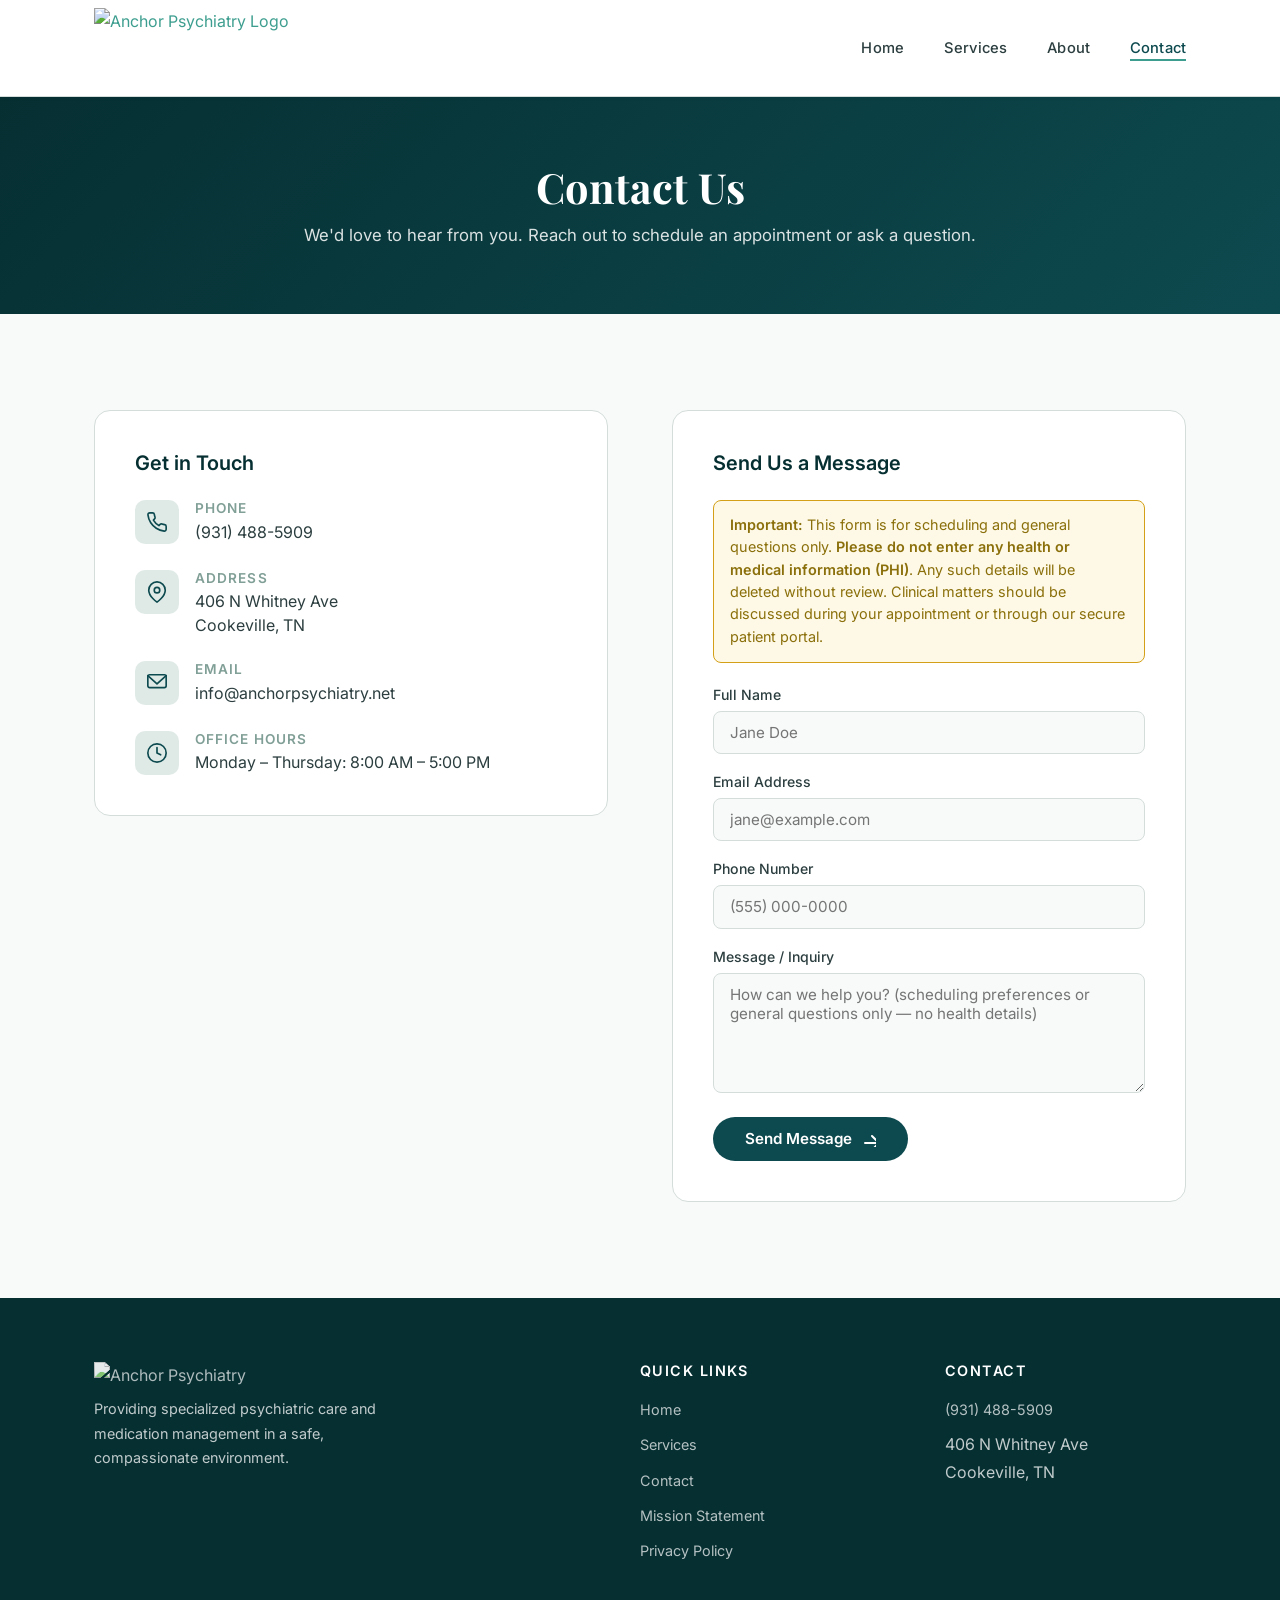
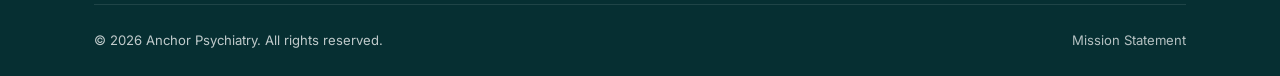
==== contact.html @ 2d576777 "Add files via upload" ====
<!DOCTYPE html>
<html lang="en">

<head>
  <meta charset="UTF-8">
  <meta name="viewport" content="width=device-width, initial-scale=1.0">
  <title>Contact Us — Anchor Psychiatry</title>
  <meta name="description"
    content="Get in touch with Anchor Psychiatry. Call, visit, or send a message to schedule an appointment or learn more about our services.">
  <link rel="preconnect" href="https://fonts.googleapis.com">
  <link rel="preconnect" href="https://fonts.gstatic.com" crossorigin>
  <link
    href="https://fonts.googleapis.com/css2?family=Inter:wght@400;500;600;700&family=Playfair+Display:wght@500;600;700&display=swap"
    rel="stylesheet">
  <link rel="stylesheet" href="styles.css">
</head>

<body>

  <!-- ═══════════════ Navigation ═══════════════ -->
  <nav class="site-nav" id="site-nav">
    <div class="container">
      <a href="index.html" class="nav-logo" aria-label="Anchor Psychiatry Home">
        <img src="assets/logo.svg" alt="Anchor Psychiatry Logo">
      </a>
      <button class="nav-toggle" id="nav-toggle" aria-label="Toggle navigation" aria-expanded="false">
        <span></span><span></span><span></span>
      </button>
      <ul class="nav-links" id="nav-links">
        <li><a href="index.html">Home</a></li>
        <li><a href="index.html#services">Services</a></li>
        <li><a href="index.html#about">About</a></li>
        <li><a href="contact.html" class="active">Contact</a></li>
      </ul>
    </div>
  </nav>


  <!-- ═══════════════ Page Header ═══════════════ -->
  <section class="page-header">
    <div class="container">
      <h1>Contact Us</h1>
      <p>We'd love to hear from you. Reach out to schedule an appointment or ask a question.</p>
    </div>
  </section>


  <!-- ═══════════════ Contact Content ═══════════════ -->
  <section class="section">
    <div class="container">
      <div class="contact-grid">

        <!-- Left — Contact Information -->
        <div class="contact-info-card" id="contact-info">
          <h3>Get in Touch</h3>

          <div class="contact-detail">
            <div class="contact-detail-icon">
              <svg width="22" height="22" viewBox="0 0 24 24" fill="none" stroke="currentColor" stroke-width="1.8"
                stroke-linecap="round" stroke-linejoin="round">
                <path
                  d="M22 16.92v3a2 2 0 01-2.18 2 19.79 19.79 0 01-8.63-3.07 19.5 19.5 0 01-6-6 19.79 19.79 0 01-3.07-8.67A2 2 0 014.11 2h3a2 2 0 012 1.72 12.84 12.84 0 00.7 2.81 2 2 0 01-.45 2.11L8.09 9.91a16 16 0 006 6l1.27-1.27a2 2 0 012.11-.45 12.84 12.84 0 002.81.7A2 2 0 0122 16.92z" />
              </svg>
            </div>
            <div>
              <h4>Phone</h4>
              <a href="tel:+19314885909">(931) 488-5909</a>
            </div>
          </div>

          <div class="contact-detail">
            <div class="contact-detail-icon">
              <svg width="22" height="22" viewBox="0 0 24 24" fill="none" stroke="currentColor" stroke-width="1.8"
                stroke-linecap="round" stroke-linejoin="round">
                <path d="M21 10c0 7-9 13-9 13s-9-6-9-13a9 9 0 0118 0z" />
                <circle cx="12" cy="10" r="3" />
              </svg>
            </div>
            <div>
              <h4>Address</h4>
              <p>406 N Whitney Ave<br>Cookeville, TN</p>
            </div>
          </div>

          <div class="contact-detail">
            <div class="contact-detail-icon">
              <svg width="22" height="22" viewBox="0 0 24 24" fill="none" stroke="currentColor" stroke-width="1.8"
                stroke-linecap="round" stroke-linejoin="round">
                <rect x="2" y="3" width="20" height="14" rx="2" />
                <polyline points="22,4 12,13 2,4" />
              </svg>
            </div>
            <div>
              <h4>Email</h4>
              <a href="mailto:info@anchorpsychiatry.net">info@anchorpsychiatry.net</a>
            </div>
          </div>

          <div class="contact-detail">
            <div class="contact-detail-icon">
              <svg width="22" height="22" viewBox="0 0 24 24" fill="none" stroke="currentColor" stroke-width="1.8"
                stroke-linecap="round" stroke-linejoin="round">
                <circle cx="12" cy="12" r="10" />
                <polyline points="12 6 12 12 16 14" />
              </svg>
            </div>
            <div>
              <h4>Office Hours</h4>
              <p>Monday – Thursday: 8:00 AM – 5:00 PM</p>
            </div>
          </div>
        </div>

        <!-- Right — Contact Form -->
        <div class="contact-form-card" id="contact-form-card">
          <h3>Send Us a Message</h3>

          <!-- Compact PHI Notice (inside the form card — much less overwhelming) -->
          <div class="form-notice">
            <strong>Important:</strong> This form is for scheduling and general questions only. <strong>Please do not
              enter any health or medical information (PHI)</strong>. Any such details will be deleted without review.
            Clinical matters should be discussed during your appointment or through our secure patient portal.
          </div>

          <form id="contact-form" action="https://api.web3forms.com/submit" method="post">
            <input type="hidden" name="access_key" value="74c6c629-7a22-4ddf-8244-5299ae41c91d">
            <input type="hidden" name="from_name" value="Anchor Psychiatry Website">
            <input type="hidden" name="redirect" value="https://anchorpsychiatry.net/thank-you.html">
            <!-- Honeypot spam prevention -->
            <input type="checkbox" name="botcheck" style="display: none;">

            <div class="form-group">
              <label for="full-name">Full Name</label>
              <input type="text" id="full-name" name="full-name" placeholder="Jane Doe" required>
            </div>
            <div class="form-group">
              <label for="email">Email Address</label>
              <input type="email" id="email" name="email" placeholder="jane@example.com" required>
            </div>
            <div class="form-group">
              <label for="phone">Phone Number</label>
              <input type="tel" id="phone" name="phone" placeholder="(555) 000-0000">
            </div>
            <div class="form-group">
              <label for="message">Message / Inquiry</label>
              <textarea id="message" name="message"
                placeholder="How can we help you? (scheduling preferences or general questions only — no health details)"
                required></textarea>
            </div>
            <button type="submit" class="btn-primary" id="btn-submit">
              Send Message
              <svg width="16" height="16" fill="none" stroke="currentColor" stroke-width="2" stroke-linecap="round"
                stroke-linejoin="round">
                <path d="M5 12h14M12 5l7 7-7 7" />
              </svg>
            </button>
          </form>
        </div>

      </div>
    </div>
  </section>


  <!-- ═══════════════ Footer ═══════════════ -->
  <footer class="site-footer" id="site-footer">
    <div class="container">
      <div class="footer-grid">
        <div class="footer-brand">
          <img src="assets/logo.svg" alt="Anchor Psychiatry">
          <p>Providing specialized psychiatric care and medication management in a safe, compassionate environment.</p>
        </div>
        <div>
          <h4>Quick Links</h4>
          <ul class="footer-links">
            <li><a href="index.html">Home</a></li>
            <li><a href="index.html#services">Services</a></li>
            <li><a href="contact.html">Contact</a></li>
            <li><a href="mission.html">Mission Statement</a></li>
            <li><a href="privacy-policy.html">Privacy Policy</a></li>
          </ul>
        </div>
        <div>
          <h4>Contact</h4>
          <ul class="footer-links">
            <li><a href="tel:+19314885909">(931) 488-5909</a></li>
            <li>406 N Whitney Ave<br>Cookeville, TN</li>
          </ul>
        </div>
      </div>
      <div class="footer-bottom">
        <span>&copy; 2026 Anchor Psychiatry. All rights reserved.</span>
        <span><a href="mission.html" style="color:rgba(255,255,255,0.7)">Mission Statement</a></span>
      </div>
    </div>
  </footer>

  <script>
    document.getElementById('nav-toggle').addEventListener('click', function () {
      const links = document.getElementById('nav-links');
      const isOpen = links.classList.toggle('open');
      this.setAttribute('aria-expanded', isOpen);
    });
  </script>

  <script defer src="https://static.cloudflareinsights.com/beacon.min.js/v8c78df7c7c0f484497ecbca7046644da1771523124516"
    integrity="sha512-8DS7rgIrAmghBFwoOTujcf6D9rXvH8xm8JQ1Ja01h9QX8EzXldiszufYa4IFfKdLUKTTrnSFXLDkUEOTrZQ8Qg=="
    data-cf-beacon='{"version":"2024.11.0","token":"fe923933aab74075bbef9dfa9f398f73","r":1,"server_timing":{"name":{"cfCacheStatus":true,"cfEdge":true,"cfExtPri":true,"cfL4":true,"cfOrigin":true,"cfSpeedBrain":true},"location_startswith":null}}'
    crossorigin="anonymous"></script>
</body>

</html>
---- styles.css ----
/* ============================================================
   Anchor Psychiatry Ã¢â‚¬â€ Design Tokens & Global Styles
   ============================================================ */

:root {
  /* Ã¢â€â‚¬Ã¢â€â‚¬ Primary Palette (derived from logo) Ã¢â€â‚¬Ã¢â€â‚¬ */
  --color-primary-dark: #062f32;
  /* deep teal Ã¢â‚¬â€ headings, nav bg      */
  --color-primary: #0d4a4f;
  /* rich teal Ã¢â‚¬â€ buttons, accents       */
  --color-primary-light: #1a6b6e;
  /* medium teal Ã¢â‚¬â€ hover states         */

  /* Ã¢â€â‚¬Ã¢â€â‚¬ Sage / Green tones (from logo leaves) Ã¢â€â‚¬Ã¢â€â‚¬ */
  --color-sage: #809f96;
  /* muted sage Ã¢â‚¬â€ borders, icons        */
  --color-sage-light: #84aa9e;
  /* soft seafoam Ã¢â‚¬â€ subtle accents      */
  --color-sage-pale: #b5cfc6;
  /* pale sage Ã¢â‚¬â€ card borders, dividers */
  --color-sage-wash: #dfeae6;
  /* whisper sage Ã¢â‚¬â€ section backgrounds */

  /* Ã¢â€â‚¬Ã¢â€â‚¬ Neutrals Ã¢â€â‚¬Ã¢â€â‚¬ */
  --color-slate: #858f9b;
  /* cool slate Ã¢â‚¬â€ body text secondary   */
  --color-text: #2c3e3f;
  /* near-black teal Ã¢â‚¬â€ body text        */
  --color-text-light: #5a6b6e;
  /* muted text Ã¢â‚¬â€ captions              */
  --color-bg: #f7faf9;
  /* off-white with green undertone     */
  --color-white: #ffffff;
  --color-bg-alt: #eef4f2;
  /* alternate section background       */

  /* Ã¢â€â‚¬Ã¢â€â‚¬ Functional Ã¢â€â‚¬Ã¢â€â‚¬ */
  --color-accent: #3d9e8f;
  /* teal accent Ã¢â‚¬â€ CTAs, links          */
  --color-accent-hover: #2f8276;
  --color-border: #d4ddd9;
  --color-shadow: rgba(6, 47, 50, 0.08);
  --color-shadow-lg: rgba(6, 47, 50, 0.12);

  /* Ã¢â€â‚¬Ã¢â€â‚¬ Typography Ã¢â€â‚¬Ã¢â€â‚¬ */
  --font-heading: 'Playfair Display', Georgia, serif;
  --font-body: 'Inter', system-ui, -apple-system, sans-serif;

  /* Ã¢â€â‚¬Ã¢â€â‚¬ Spacing Ã¢â€â‚¬Ã¢â€â‚¬ */
  --space-xs: 0.25rem;
  --space-sm: 0.5rem;
  --space-md: 1rem;
  --space-lg: 1.5rem;
  --space-xl: 2.5rem;
  --space-2xl: 4rem;
  --space-3xl: 6rem;

  /* Ã¢â€â‚¬Ã¢â€â‚¬ Layout Ã¢â€â‚¬Ã¢â€â‚¬ */
  --max-width: 1140px;
  --border-radius: 8px;
  --border-radius-lg: 16px;
  --transition: 0.3s ease;
}


/* ============================================================
   Reset & Base
   ============================================================ */
*,
*::before,
*::after {
  margin: 0;
  padding: 0;
  box-sizing: border-box;
}

html {
  scroll-behavior: smooth;
  font-size: 16px;
}

body {
  font-family: var(--font-body);
  color: var(--color-text);
  background: var(--color-bg);
  line-height: 1.7;
  -webkit-font-smoothing: antialiased;
}

img,
svg {
  max-width: 100%;
  height: auto;
}

a {
  color: var(--color-accent);
  text-decoration: none;
  transition: color var(--transition);
}

a:hover {
  color: var(--color-accent-hover);
}

h1,
h2,
h3,
h4 {
  font-family: var(--font-heading);
  color: var(--color-primary-dark);
  line-height: 1.25;
}


/* ============================================================
   Utility
   ============================================================ */
.container {
  width: 100%;
  max-width: var(--max-width);
  margin: 0 auto;
  padding: 0 var(--space-lg);
}

.sr-only {
  position: absolute;
  width: 1px;
  height: 1px;
  margin: -1px;
  padding: 0;
  overflow: hidden;
  clip: rect(0, 0, 0, 0);
  border: 0;
}

/* ============================================================
   Navigation
   ============================================================ */
.site-nav {
  background: var(--color-white);
  border-bottom: 1px solid var(--color-border);
  position: sticky;
  top: 0;
  z-index: 100;
  box-shadow: 0 1px 4px var(--color-shadow);
}

.site-nav .container {
  display: flex;
  align-items: center;
  justify-content: space-between;
  padding-top: var(--space-sm);
  padding-bottom: var(--space-sm);
}

.nav-logo {
  display: flex;
  align-items: center;
  gap: var(--space-sm);
}

.nav-logo img {
  height: 80px;
  width: auto;
}

.nav-logo-text {
  font-family: var(--font-heading);
  font-size: 1.35rem;
  color: var(--color-primary-dark);
  font-weight: 700;
  letter-spacing: 0.02em;
  line-height: 1.2;
}

.nav-logo-text span {
  display: block;
  font-family: var(--font-body);
  font-size: 0.7rem;
  font-weight: 500;
  letter-spacing: 0.18em;
  text-transform: uppercase;
  color: var(--color-sage);
}

.nav-links {
  display: flex;
  align-items: center;
  gap: var(--space-xl);
  list-style: none;
}

.nav-links a {
  font-size: 0.92rem;
  font-weight: 500;
  color: var(--color-text);
  position: relative;
  padding-bottom: 4px;
  letter-spacing: 0.01em;
}

.nav-links a::after {
  content: '';
  position: absolute;
  bottom: 0;
  left: 0;
  width: 0;
  height: 2px;
  background: var(--color-accent);
  transition: width var(--transition);
}

.nav-links a:hover {
  color: var(--color-primary);
}

.nav-links a:hover::after,
.nav-links a.active::after {
  width: 100%;
}

.nav-links a.active {
  color: var(--color-primary);
}

/* Mobile hamburger (hidden by default) */
.nav-toggle {
  display: none;
  background: none;
  border: none;
  cursor: pointer;
  flex-direction: column;
  gap: 5px;
  padding: var(--space-sm);
}

.nav-toggle span {
  display: block;
  width: 24px;
  height: 2px;
  background: var(--color-primary-dark);
  border-radius: 2px;
  transition: var(--transition);
}


/* ============================================================
   Hero
   ============================================================ */
.hero {
  position: relative;
  background: linear-gradient(135deg, var(--color-primary-dark) 0%, var(--color-primary) 40%, var(--color-sage) 100%);
  color: var(--color-white);
  padding: var(--space-3xl) 0;
  overflow: hidden;
}

.hero::before {
  content: '';
  position: absolute;
  top: -40%;
  right: -10%;
  width: 600px;
  height: 600px;
  border-radius: 50%;
  background: rgba(132, 170, 158, 0.12);
  pointer-events: none;
}

.hero::after {
  content: '';
  position: absolute;
  bottom: -30%;
  left: -8%;
  width: 500px;
  height: 500px;
  border-radius: 50%;
  background: rgba(255, 255, 255, 0.04);
  pointer-events: none;
}

.hero .container {
  position: relative;
  z-index: 1;
  text-align: center;
}

.hero h1 {
  font-size: clamp(2.2rem, 5vw, 3.4rem);
  color: var(--color-white);
  margin-bottom: var(--space-md);
  font-weight: 700;
}

.hero p {
  font-size: clamp(1.05rem, 2vw, 1.25rem);
  max-width: 640px;
  margin: 0 auto var(--space-xl);
  opacity: 0.92;
  line-height: 1.7;
}

.hero-cta {
  display: inline-flex;
  align-items: center;
  gap: var(--space-sm);
  background: var(--color-white);
  color: var(--color-primary-dark);
  font-weight: 600;
  padding: 0.85rem 2rem;
  border-radius: 50px;
  font-size: 1rem;
  transition: transform var(--transition), box-shadow var(--transition);
  box-shadow: 0 4px 20px rgba(0, 0, 0, 0.15);
}

.hero-cta:hover {
  transform: translateY(-2px);
  box-shadow: 0 6px 28px rgba(0, 0, 0, 0.2);
  color: var(--color-primary);
}


/* ============================================================
   Announcement Banner
   ============================================================ */
.announcement-banner {
  background: var(--color-sage-wash);
  border-bottom: 3px solid var(--color-sage-light);
  padding: var(--space-lg) 0;
}

.announcement-content {
  display: flex;
  align-items: center;
  gap: var(--space-lg);
  max-width: 700px;
  margin: 0 auto;
  text-align: left;
}

.announcement-icon {
  flex-shrink: 0;
  width: 56px;
  height: 56px;
  border-radius: 50%;
  background: var(--color-white);
  display: flex;
  align-items: center;
  justify-content: center;
  color: var(--color-primary);
  box-shadow: 0 2px 10px var(--color-shadow);
}

.announcement-headline {
  font-family: var(--font-heading);
  font-size: 1.3rem;
  font-weight: 700;
  color: var(--color-primary-dark);
  margin-bottom: 2px;
}

.announcement-detail {
  font-size: 0.95rem;
  color: var(--color-text-light);
  line-height: 1.5;
}

.announcement-detail strong {
  color: var(--color-primary);
}

@media (max-width: 700px) {
  .announcement-content {
    flex-direction: column;
    text-align: center;
  }
}


/* ============================================================
   Sections Ã¢â‚¬â€ shared
   ============================================================ */
.section {
  padding: var(--space-3xl) 0;
}

.section-alt {
  background: var(--color-bg-alt);
}

.section-header {
  text-align: center;
  margin-bottom: var(--space-2xl);
}

.section-header h2 {
  font-size: clamp(1.6rem, 3.5vw, 2.3rem);
  margin-bottom: var(--space-sm);
}

.section-header p {
  color: var(--color-text-light);
  max-width: 560px;
  margin: 0 auto;
  font-size: 1.05rem;
}

.section-divider {
  width: 60px;
  height: 3px;
  background: var(--color-sage-light);
  border: none;
  margin: var(--space-md) auto;
  border-radius: 3px;
}


/* ============================================================
   Services Cards
   ============================================================ */
.services-grid {
  display: grid;
  grid-template-columns: repeat(auto-fill, minmax(300px, 1fr));
  gap: var(--space-xl);
}

.service-card {
  background: var(--color-white);
  border: 1px solid var(--color-border);
  border-radius: var(--border-radius-lg);
  padding: var(--space-xl);
  transition: transform var(--transition), box-shadow var(--transition);
  position: relative;
  overflow: hidden;
}

.service-card::before {
  content: '';
  position: absolute;
  top: 0;
  left: 0;
  width: 100%;
  height: 4px;
  background: linear-gradient(90deg, var(--color-sage-light), var(--color-sage));
  transform: scaleX(0);
  transform-origin: left;
  transition: transform var(--transition);
}

.service-card:hover {
  transform: translateY(-4px);
  box-shadow: 0 12px 40px var(--color-shadow-lg);
}

.service-card:hover::before {
  transform: scaleX(1);
}

.service-icon {
  width: 52px;
  height: 52px;
  border-radius: 12px;
  background: var(--color-sage-wash);
  display: flex;
  align-items: center;
  justify-content: center;
  margin-bottom: var(--space-lg);
  font-size: 1.5rem;
  color: var(--color-primary);
}

.service-card h3 {
  font-size: 1.2rem;
  margin-bottom: var(--space-sm);
  font-family: var(--font-body);
  font-weight: 600;
  color: var(--color-primary-dark);
}

.service-card p {
  color: var(--color-text-light);
  font-size: 0.95rem;
  line-height: 1.65;
}


/* ============================================================
   About / Why Choose Us Ã¢â‚¬â€ split layout
   ============================================================ */
.split {
  display: grid;
  grid-template-columns: 1fr 1fr;
  gap: var(--space-2xl);
  align-items: center;
}

.split-text h2 {
  font-size: clamp(1.5rem, 3vw, 2rem);
  margin-bottom: var(--space-md);
}

.split-text p {
  color: var(--color-text-light);
  margin-bottom: var(--space-md);
  font-size: 1rem;
  line-height: 1.75;
}

.check-list {
  list-style: none;
  display: flex;
  flex-direction: column;
  gap: var(--space-sm);
}

.check-list li {
  display: flex;
  align-items: flex-start;
  gap: var(--space-sm);
  font-size: 0.95rem;
}

.check-list li::before {
  content: '\2713';
  color: var(--color-accent);
  font-weight: 700;
  flex-shrink: 0;
  margin-top: 2px;
}

.split-visual {
  background: linear-gradient(135deg, var(--color-sage-wash) 0%, var(--color-bg-alt) 100%);
  border-radius: var(--border-radius-lg);
  padding: var(--space-2xl);
  display: flex;
  align-items: center;
  justify-content: center;
  min-height: 340px;
  position: relative;
  overflow: hidden;
}

.split-visual::after {
  content: '';
  position: absolute;
  width: 200px;
  height: 200px;
  border-radius: 50%;
  background: rgba(128, 159, 150, 0.15);
  top: -40px;
  right: -40px;
}

/* Stat badges inside the visual panel */
.stat-badges {
  display: grid;
  grid-template-columns: 1fr 1fr;
  gap: var(--space-lg);
  position: relative;
  z-index: 1;
}

.stat-badge {
  background: var(--color-white);
  border-radius: var(--border-radius);
  padding: var(--space-lg);
  text-align: center;
  box-shadow: 0 4px 16px var(--color-shadow);
  transition: transform var(--transition);
}

.stat-badge:hover {
  transform: translateY(-3px);
}

.stat-badge .number {
  display: block;
  font-family: var(--font-heading);
  font-size: 2rem;
  font-weight: 700;
  color: var(--color-primary);
  line-height: 1;
  margin-bottom: var(--space-xs);
}

.stat-badge .label {
  font-size: 0.82rem;
  color: var(--color-text-light);
  text-transform: uppercase;
  letter-spacing: 0.06em;
}


/* ============================================================
   Conditions treated Ã¢â‚¬â€ pill list
   ============================================================ */
.conditions-list {
  display: flex;
  flex-wrap: wrap;
  justify-content: center;
  gap: var(--space-sm);
  max-width: 800px;
  margin: 0 auto;
}

.condition-pill {
  background: var(--color-white);
  border: 1px solid var(--color-sage-pale);
  border-radius: 50px;
  padding: 0.5rem 1.25rem;
  font-size: 0.9rem;
  color: var(--color-primary-dark);
  font-weight: 500;
  transition: background var(--transition), border-color var(--transition);
}

.condition-pill:hover {
  background: var(--color-sage-wash);
  border-color: var(--color-sage);
}


/* ============================================================
   CTA Banner
   ============================================================ */
.cta-banner {
  background: linear-gradient(135deg, var(--color-primary-dark) 0%, var(--color-primary) 60%, var(--color-primary-light) 100%);
  color: var(--color-white);
  text-align: center;
  padding: var(--space-2xl) 0;
}

.cta-banner h2 {
  color: var(--color-white);
  margin-bottom: var(--space-sm);
  font-size: clamp(1.4rem, 3vw, 2rem);
}

.cta-banner p {
  opacity: 0.88;
  margin-bottom: var(--space-lg);
  font-size: 1.05rem;
}

.btn-outline-white {
  display: inline-block;
  border: 2px solid var(--color-white);
  color: var(--color-white);
  padding: 0.75rem 2rem;
  border-radius: 50px;
  font-weight: 600;
  font-size: 0.95rem;
  transition: background var(--transition), color var(--transition), transform var(--transition);
}

.btn-outline-white:hover {
  background: var(--color-white);
  color: var(--color-primary-dark);
  transform: translateY(-2px);
}


/* ============================================================
   Footer
   ============================================================ */
.site-footer {
  background: var(--color-primary-dark);
  color: rgba(255, 255, 255, 0.75);
  padding: var(--space-2xl) 0 var(--space-lg);
}

.footer-grid {
  display: grid;
  grid-template-columns: 2fr 1fr 1fr;
  gap: var(--space-2xl);
  margin-bottom: var(--space-xl);
}

.footer-brand p {
  font-size: 0.9rem;
  line-height: 1.7;
  max-width: 320px;
  margin-top: var(--space-sm);
}

.footer-brand img {
  height: 48px;
  filter: brightness(1.3) saturate(0.6);
  opacity: 0.9;
}

.site-footer h4 {
  font-family: var(--font-body);
  color: var(--color-white);
  font-size: 0.9rem;
  font-weight: 600;
  text-transform: uppercase;
  letter-spacing: 0.1em;
  margin-bottom: var(--space-md);
}

.footer-links {
  list-style: none;
  display: flex;
  flex-direction: column;
  gap: var(--space-sm);
}

.footer-links a {
  color: rgba(255, 255, 255, 0.7);
  font-size: 0.9rem;
  transition: color var(--transition);
}

.footer-links a:hover {
  color: var(--color-white);
}

.footer-bottom {
  border-top: 1px solid rgba(255, 255, 255, 0.1);
  padding-top: var(--space-lg);
  display: flex;
  align-items: center;
  justify-content: space-between;
  font-size: 0.82rem;
}


/* ============================================================
   Contact Page
   ============================================================ */
.contact-grid {
  display: grid;
  grid-template-columns: 1fr 1fr;
  gap: var(--space-2xl);
  align-items: start;
}

.contact-info-card {
  background: var(--color-white);
  border: 1px solid var(--color-border);
  border-radius: var(--border-radius-lg);
  padding: var(--space-xl);
}

.contact-info-card h3 {
  font-size: 1.25rem;
  margin-bottom: var(--space-lg);
  font-family: var(--font-body);
  font-weight: 600;
  color: var(--color-primary-dark);
}

.contact-detail {
  display: flex;
  align-items: flex-start;
  gap: var(--space-md);
  margin-bottom: var(--space-lg);
}

.contact-detail:last-child {
  margin-bottom: 0;
}

.contact-detail-icon {
  width: 44px;
  height: 44px;
  border-radius: 10px;
  background: var(--color-sage-wash);
  display: flex;
  align-items: center;
  justify-content: center;
  flex-shrink: 0;
  font-size: 1.2rem;
  color: var(--color-primary);
}

.contact-detail h4 {
  font-family: var(--font-body);
  font-size: 0.85rem;
  font-weight: 600;
  text-transform: uppercase;
  letter-spacing: 0.08em;
  color: var(--color-sage);
  margin-bottom: 2px;
}

.contact-detail p,
.contact-detail a {
  font-size: 1rem;
  color: var(--color-text);
  line-height: 1.5;
}

.contact-form-card {
  background: var(--color-white);
  border: 1px solid var(--color-border);
  border-radius: var(--border-radius-lg);
  padding: var(--space-xl);
}

.contact-form-card h3 {
  font-size: 1.25rem;
  margin-bottom: var(--space-lg);
  font-family: var(--font-body);
  font-weight: 600;
  color: var(--color-primary-dark);
}

.form-group {
  margin-bottom: var(--space-md);
}

.form-group label {
  display: block;
  font-size: 0.88rem;
  font-weight: 500;
  color: var(--color-text);
  margin-bottom: var(--space-xs);
}

.form-group input,
.form-group textarea,
.form-group select {
  width: 100%;
  padding: 0.7rem 1rem;
  border: 1px solid var(--color-border);
  border-radius: var(--border-radius);
  font-family: var(--font-body);
  font-size: 0.95rem;
  color: var(--color-text);
  background: var(--color-bg);
  transition: border-color var(--transition), box-shadow var(--transition);
}

.form-group input:focus,
.form-group textarea:focus,
.form-group select:focus {
  outline: none;
  border-color: var(--color-sage);
  box-shadow: 0 0 0 3px rgba(132, 170, 158, 0.18);
}

.form-group textarea {
  resize: vertical;
  min-height: 120px;
}

.btn-primary {
  display: inline-flex;
  align-items: center;
  gap: var(--space-sm);
  background: var(--color-primary);
  color: var(--color-white);
  border: none;
  padding: 0.8rem 2rem;
  border-radius: 50px;
  font-size: 0.95rem;
  font-weight: 600;
  font-family: var(--font-body);
  cursor: pointer;
  transition: background var(--transition), transform var(--transition), box-shadow var(--transition);
}

.btn-primary:hover {
  background: var(--color-primary-light);
  transform: translateY(-2px);
  box-shadow: 0 6px 24px var(--color-shadow-lg);
}


/* ============================================================
   Mission Page
   ============================================================ */
.mission-content {
  max-width: 760px;
  margin: 0 auto;
}

.mission-content h2 {
  font-size: 1.5rem;
  margin-top: var(--space-xl);
  margin-bottom: var(--space-sm);
}

.mission-content p {
  color: var(--color-text-light);
  font-size: 1.05rem;
  line-height: 1.8;
  margin-bottom: var(--space-md);
}

.mission-lead {
  font-size: 1.2rem !important;
  color: var(--color-text) !important;
  font-weight: 400;
  border-left: 4px solid var(--color-sage-light);
  padding-left: var(--space-lg);
}

/* ============================================================
   Page Header (sub-pages)
   ============================================================ */
.page-header {
  background: linear-gradient(135deg, var(--color-primary-dark) 0%, var(--color-primary) 100%);
  color: var(--color-white);
  padding: var(--space-2xl) 0;
  text-align: center;
}

.page-header h1 {
  color: var(--color-white);
  font-size: clamp(1.8rem, 4vw, 2.6rem);
  margin-bottom: var(--space-sm);
}

.page-header p {
  opacity: 0.85;
  font-size: 1.05rem;
}


/* ============================================================
   Responsive
   ============================================================ */
@media (max-width: 900px) {
  .split {
    grid-template-columns: 1fr;
  }

  .split-visual {
    min-height: 260px;
  }

  .footer-grid {
    grid-template-columns: 1fr;
    gap: var(--space-xl);
  }

  .contact-grid {
    grid-template-columns: 1fr;
  }
}

@media (max-width: 700px) {
  .nav-links {
    display: none;
  }

  .nav-links.open {
    display: flex;
    flex-direction: column;
    position: absolute;
    top: 100%;
    left: 0;
    right: 0;
    background: var(--color-white);
    border-top: 1px solid var(--color-border);
    padding: var(--space-md) 0;
    box-shadow: 0 8px 24px var(--color-shadow-lg);
  }

  .nav-links.open li {
    text-align: center;
    padding: var(--space-sm) 0;
  }

  .nav-toggle {
    display: flex;
  }

  .hero {
    padding: var(--space-2xl) 0;
  }

  .services-grid {
    grid-template-columns: 1fr;
  }

  .stat-badges {
    grid-template-columns: 1fr 1fr;
    gap: var(--space-md);
  }

  .footer-bottom {
    flex-direction: column;
    gap: var(--space-sm);
    text-align: center;
  }
}

.phi-disclaimer {
  background: #fef3c7;
  border: 2px solid #d97706;
  border-radius: 12px;
  padding: 1.5rem;
  margin: 0 0 2.5rem 0;
  color: #92400e;
}

.phi-disclaimer strong {
  display: block;
  font-size: 1.15rem;
  margin-bottom: 0.75rem;
  color: #92400e;
  font-weight: 700;
}

.phi-disclaimer p {
  margin-bottom: 0.75rem;
  line-height: 1.6;
  font-size: 0.97rem;
}

.phi-disclaimer p:last-child {
  margin-bottom: 0;
}

.form-notice {
  background: #fef9e7;
  border: 1px solid #d4a017;
  border-radius: 8px;
  padding: 0.85rem 1rem;
  margin-bottom: 1.25rem;
  font-size: 0.9rem;
  line-height: 1.55;
  color: #8a6f0a;
}

.form-notice strong {
  color: #8a6f0a;
  font-weight: 600;
}
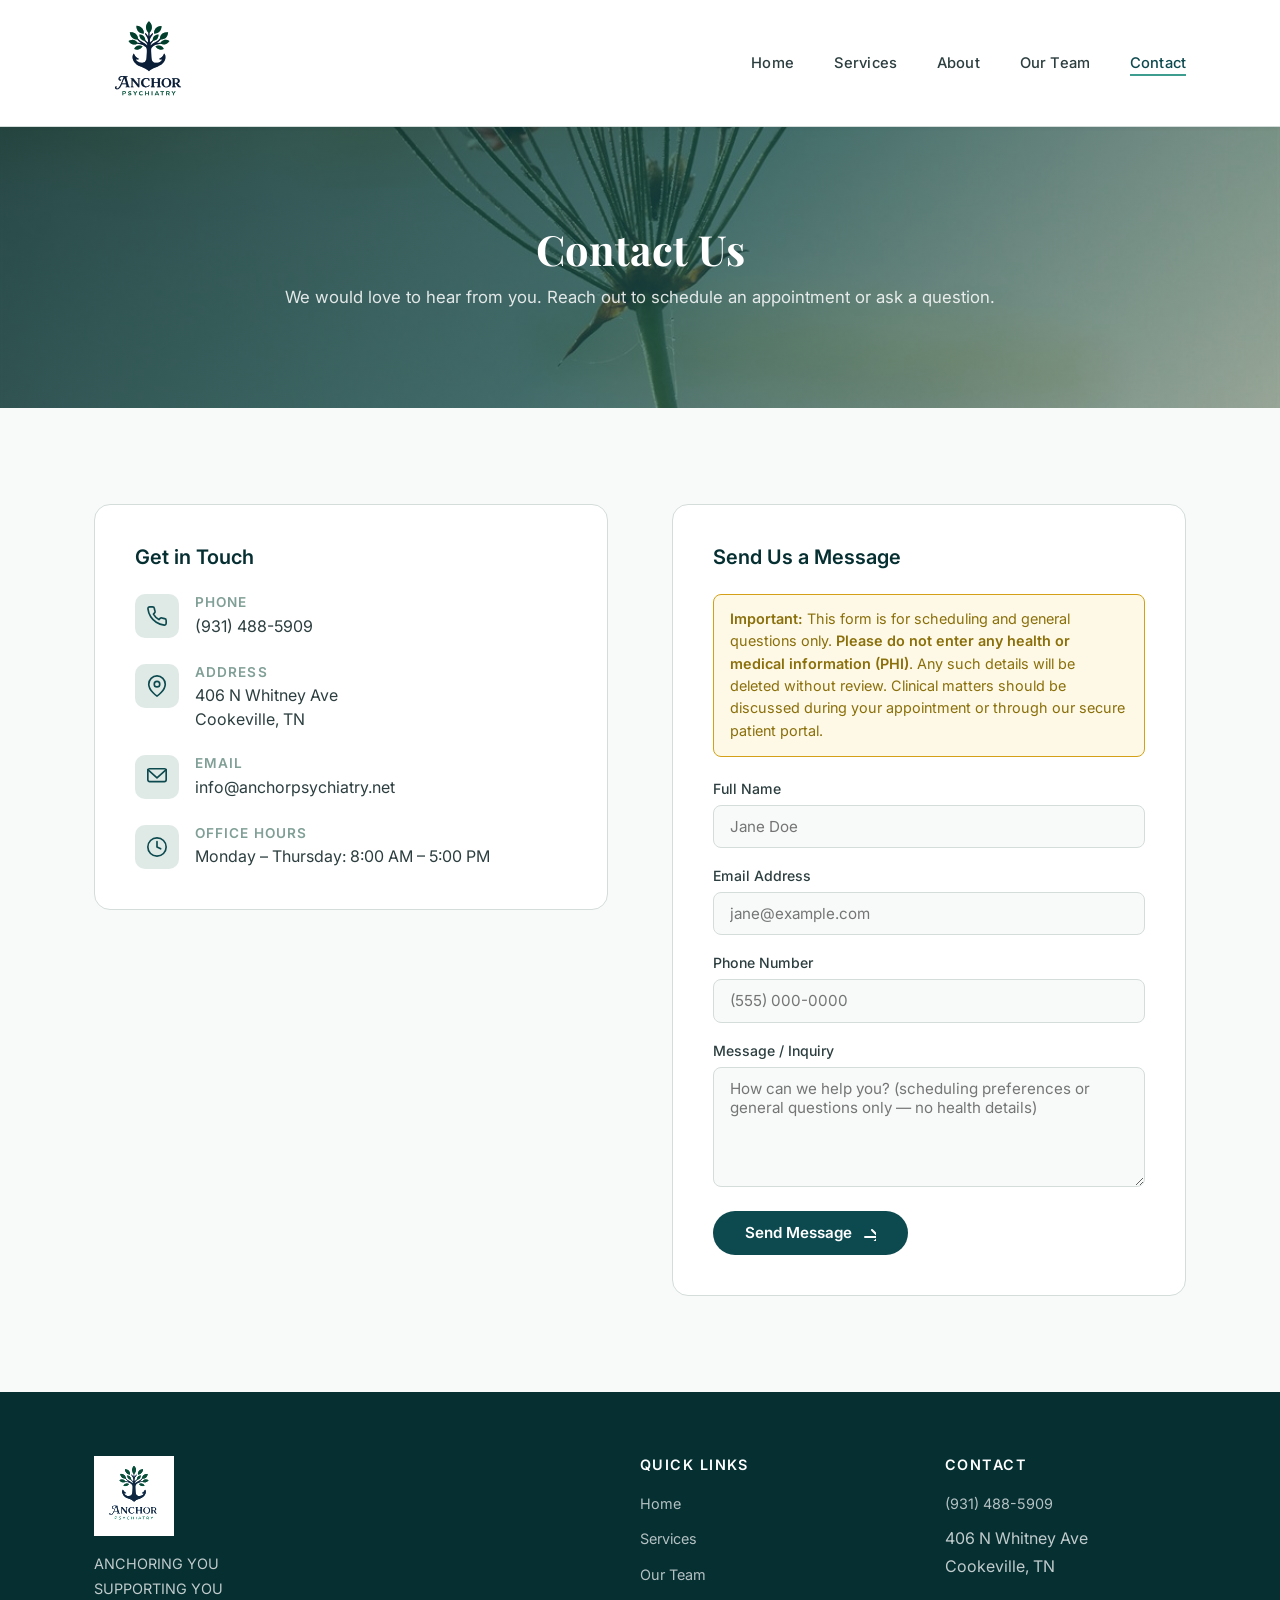
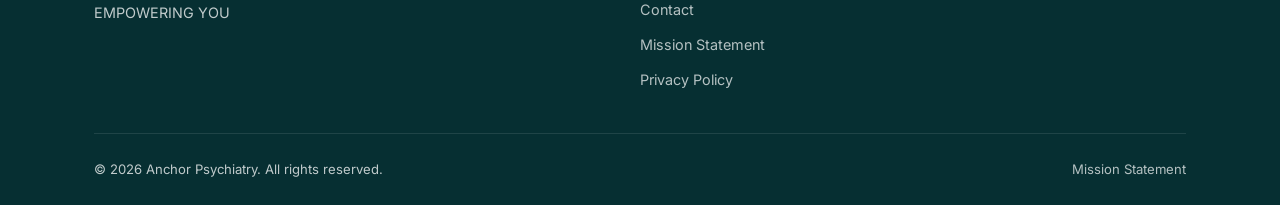
==== commit 392b668b: "feat: add Our Team page, SEO overhaul, stock photo integration, and service card updates == New Page" ====
--- a/contact.html
+++ b/contact.html
@@ -4,9 +4,33 @@
 <head>
   <meta charset="UTF-8">
   <meta name="viewport" content="width=device-width, initial-scale=1.0">
-  <title>Contact Us — Anchor Psychiatry</title>
+  <title>Contact Us — Anchor Psychiatry | Cookeville, TN</title>
   <meta name="description"
-    content="Get in touch with Anchor Psychiatry. Call, visit, or send a message to schedule an appointment or learn more about our services.">
+    content="Get in touch with Anchor Psychiatry in Cookeville, TN. Call, visit, or send a message to schedule an appointment or learn more about our psychiatric services.">
+  <meta name="robots" content="index, follow">
+  <link rel="canonical" href="https://anchorpsychiatry.net/contact.html">
+
+  <!-- Favicon -->
+  <link rel="icon" type="image/svg+xml" href="assets/logo.svg">
+  <link rel="icon" type="image/png" sizes="32x32" href="assets/favicon-32.png">
+  <link rel="apple-touch-icon" sizes="180x180" href="assets/apple-touch-icon.png">
+
+  <!-- Open Graph -->
+  <meta property="og:type" content="website">
+  <meta property="og:site_name" content="Anchor Psychiatry">
+  <meta property="og:title" content="Contact Us — Anchor Psychiatry">
+  <meta property="og:description"
+    content="Schedule an appointment or ask a question. Call (931) 488-5909 or send us a message.">
+  <meta property="og:url" content="https://anchorpsychiatry.net/contact.html">
+  <meta property="og:image" content="https://anchorpsychiatry.net/assets/icon-512.png">
+
+  <!-- Twitter Card -->
+  <meta name="twitter:card" content="summary">
+  <meta name="twitter:title" content="Contact Anchor Psychiatry">
+  <meta name="twitter:description"
+    content="Schedule an appointment or ask a question. Call (931) 488-5909 or send us a message.">
+
+  <!-- Fonts & Styles -->
   <link rel="preconnect" href="https://fonts.googleapis.com">
   <link rel="preconnect" href="https://fonts.gstatic.com" crossorigin>
   <link
@@ -30,6 +54,7 @@
         <li><a href="index.html">Home</a></li>
         <li><a href="index.html#services">Services</a></li>
         <li><a href="index.html#about">About</a></li>
+        <li><a href="team.html">Our Team</a></li>
         <li><a href="contact.html" class="active">Contact</a></li>
       </ul>
     </div>
@@ -37,10 +62,12 @@
 
 
   <!-- ═══════════════ Page Header ═══════════════ -->
-  <section class="page-header">
-    <div class="container">
+  <section class="page-header page-header--photo">
+    <img src="assets/img/pexels-szafran-33409092.jpg" alt="" class="page-header-bg" aria-hidden="true">
+    <div class="page-header-overlay"></div>
+    <div class="container page-header-content">
       <h1>Contact Us</h1>
-      <p>We'd love to hear from you. Reach out to schedule an appointment or ask a question.</p>
+      <p>We would love to hear from you. Reach out to schedule an appointment or ask a question.</p>
     </div>
   </section>
 
@@ -168,13 +195,17 @@
       <div class="footer-grid">
         <div class="footer-brand">
           <img src="assets/logo.svg" alt="Anchor Psychiatry">
-          <p>Providing specialized psychiatric care and medication management in a safe, compassionate environment.</p>
+          <p>ANCHORING YOU <br />
+            SUPPORTING YOU <br />
+            EMPOWERING YOU
+          </p>
         </div>
         <div>
           <h4>Quick Links</h4>
           <ul class="footer-links">
             <li><a href="index.html">Home</a></li>
             <li><a href="index.html#services">Services</a></li>
+            <li><a href="team.html">Our Team</a></li>
             <li><a href="contact.html">Contact</a></li>
             <li><a href="mission.html">Mission Statement</a></li>
             <li><a href="privacy-policy.html">Privacy Policy</a></li>
--- a/styles.css
+++ b/styles.css
@@ -1,52 +1,52 @@
 /* ============================================================
-   Anchor Psychiatry Ã¢â‚¬â€ Design Tokens & Global Styles
+   Anchor Psychiatry  Design Tokens & Global Styles
    ============================================================ */
 
 :root {
-  /* Ã¢â€â‚¬Ã¢â€â‚¬ Primary Palette (derived from logo) Ã¢â€â‚¬Ã¢â€â‚¬ */
+  /* Primary Palette (derived from logo) */
   --color-primary-dark: #062f32;
-  /* deep teal Ã¢â‚¬â€ headings, nav bg      */
+  /* deep teal  headings, nav bg      */
   --color-primary: #0d4a4f;
-  /* rich teal Ã¢â‚¬â€ buttons, accents       */
+  /* rich teal  buttons, accents       */
   --color-primary-light: #1a6b6e;
-  /* medium teal Ã¢â‚¬â€ hover states         */
-
-  /* Ã¢â€â‚¬Ã¢â€â‚¬ Sage / Green tones (from logo leaves) Ã¢â€â‚¬Ã¢â€â‚¬ */
+  /* medium teal  hover states         */
+
+  /* Sage / Green tones (from logo leaves) */
   --color-sage: #809f96;
-  /* muted sage Ã¢â‚¬â€ borders, icons        */
+  /* muted sage  borders, icons        */
   --color-sage-light: #84aa9e;
-  /* soft seafoam Ã¢â‚¬â€ subtle accents      */
+  /* soft seafoam  subtle accents      */
   --color-sage-pale: #b5cfc6;
-  /* pale sage Ã¢â‚¬â€ card borders, dividers */
+  /* pale sage  card borders, dividers */
   --color-sage-wash: #dfeae6;
-  /* whisper sage Ã¢â‚¬â€ section backgrounds */
-
-  /* Ã¢â€â‚¬Ã¢â€â‚¬ Neutrals Ã¢â€â‚¬Ã¢â€â‚¬ */
+  /* whisper sage  section backgrounds */
+
+  /* Neutrals */
   --color-slate: #858f9b;
-  /* cool slate Ã¢â‚¬â€ body text secondary   */
+  /* cool slate  body text secondary   */
   --color-text: #2c3e3f;
-  /* near-black teal Ã¢â‚¬â€ body text        */
+  /* near-black teal  body text        */
   --color-text-light: #5a6b6e;
-  /* muted text Ã¢â‚¬â€ captions              */
+  /* muted text  captions              */
   --color-bg: #f7faf9;
   /* off-white with green undertone     */
   --color-white: #ffffff;
   --color-bg-alt: #eef4f2;
   /* alternate section background       */
 
-  /* Ã¢â€â‚¬Ã¢â€â‚¬ Functional Ã¢â€â‚¬Ã¢â€â‚¬ */
+  /* Functional */
   --color-accent: #3d9e8f;
-  /* teal accent Ã¢â‚¬â€ CTAs, links          */
+  /* teal accent  CTAs, links          */
   --color-accent-hover: #2f8276;
   --color-border: #d4ddd9;
   --color-shadow: rgba(6, 47, 50, 0.08);
   --color-shadow-lg: rgba(6, 47, 50, 0.12);
 
-  /* Ã¢â€â‚¬Ã¢â€â‚¬ Typography Ã¢â€â‚¬Ã¢â€â‚¬ */
+  /* Typography */
   --font-heading: 'Playfair Display', Georgia, serif;
   --font-body: 'Inter', system-ui, -apple-system, sans-serif;
 
-  /* Ã¢â€â‚¬Ã¢â€â‚¬ Spacing Ã¢â€â‚¬Ã¢â€â‚¬ */
+  /* Spacing */
   --space-xs: 0.25rem;
   --space-sm: 0.5rem;
   --space-md: 1rem;
@@ -161,7 +161,7 @@
 }
 
 .nav-logo img {
-  height: 80px;
+  height: 110px;
   width: auto;
 }
 
@@ -250,10 +250,32 @@
    ============================================================ */
 .hero {
   position: relative;
-  background: linear-gradient(135deg, var(--color-primary-dark) 0%, var(--color-primary) 40%, var(--color-sage) 100%);
+  background: var(--color-primary-dark);
   color: var(--color-white);
   padding: var(--space-3xl) 0;
   overflow: hidden;
+}
+
+.hero-bg {
+  position: absolute;
+  inset: 0;
+  width: 100%;
+  height: 100%;
+  object-fit: cover;
+  object-position: center 35%;
+  z-index: 0;
+}
+
+.hero-overlay {
+  position: absolute;
+  inset: 0;
+  background: linear-gradient(
+    135deg,
+    rgba(6, 47, 50, 0.82) 0%,
+    rgba(13, 74, 79, 0.68) 40%,
+    rgba(128, 159, 150, 0.55) 100%
+  );
+  z-index: 1;
 }
 
 .hero::before {
@@ -266,6 +288,7 @@
   border-radius: 50%;
   background: rgba(132, 170, 158, 0.12);
   pointer-events: none;
+  z-index: 2;
 }
 
 .hero::after {
@@ -278,11 +301,12 @@
   border-radius: 50%;
   background: rgba(255, 255, 255, 0.04);
   pointer-events: none;
+  z-index: 2;
 }
 
 .hero .container {
   position: relative;
-  z-index: 1;
+  z-index: 3;
   text-align: center;
 }
 
@@ -422,7 +446,7 @@
    ============================================================ */
 .services-grid {
   display: grid;
-  grid-template-columns: repeat(auto-fill, minmax(300px, 1fr));
+  grid-template-columns: repeat(2, 1fr);
   gap: var(--space-xl);
 }
 
@@ -485,6 +509,30 @@
   line-height: 1.65;
 }
 
+.service-cta {
+  display: inline-flex;
+  align-items: center;
+  gap: var(--space-xs);
+  margin-top: var(--space-lg);
+  font-size: 0.9rem;
+  font-weight: 600;
+  color: var(--color-accent);
+  transition: color var(--transition), gap var(--transition);
+}
+
+.service-cta:hover {
+  color: var(--color-accent-hover);
+  gap: var(--space-sm);
+}
+
+.service-cta svg {
+  transition: transform var(--transition);
+}
+
+.service-cta:hover svg {
+  transform: translateX(3px);
+}
+
 
 /* ============================================================
    About / Why Choose Us Ã¢â‚¬â€ split layout
@@ -533,13 +581,23 @@
 .split-visual {
   background: linear-gradient(135deg, var(--color-sage-wash) 0%, var(--color-bg-alt) 100%);
   border-radius: var(--border-radius-lg);
-  padding: var(--space-2xl);
+  padding: 0;
   display: flex;
   align-items: center;
   justify-content: center;
   min-height: 340px;
   position: relative;
   overflow: hidden;
+}
+
+.split-photo {
+  width: 100%;
+  height: 100%;
+  object-fit: cover;
+  position: absolute;
+  top: 0;
+  left: 0;
+  border-radius: var(--border-radius-lg);
 }
 
 .split-visual::after {
@@ -686,9 +744,9 @@
 }
 
 .footer-brand img {
-  height: 48px;
-  filter: brightness(1.3) saturate(0.6);
-  opacity: 0.9;
+  height: 80px;
+  filter: brightness(1.3) saturate(0.85);
+  opacity: 1;
 }
 
 .site-footer h4 {
@@ -921,6 +979,40 @@
   font-size: 1.05rem;
 }
 
+/* Photo-backed variant */
+.page-header--photo {
+  position: relative;
+  overflow: hidden;
+  padding: var(--space-3xl) 0;
+}
+
+.page-header-bg {
+  position: absolute;
+  inset: 0;
+  width: 100%;
+  height: 100%;
+  object-fit: cover;
+  object-position: center 40%;
+  z-index: 0;
+}
+
+.page-header-overlay {
+  position: absolute;
+  inset: 0;
+  background: linear-gradient(
+    135deg,
+    rgba(6, 47, 50, 0.82) 0%,
+    rgba(13, 74, 79, 0.7) 50%,
+    rgba(128, 159, 150, 0.5) 100%
+  );
+  z-index: 1;
+}
+
+.page-header-content {
+  position: relative;
+  z-index: 2;
+}
+
 
 /* ============================================================
    Responsive
@@ -1032,4 +1124,162 @@
 .form-notice strong {
   color: #8a6f0a;
   font-weight: 600;
+}
+
+
+/* ============================================================
+   Team Page — Hero
+   ============================================================ */
+.team-hero {
+  position: relative;
+  min-height: 420px;
+  display: flex;
+  align-items: center;
+  justify-content: center;
+  overflow: hidden;
+}
+
+.team-hero-placeholder {
+  position: absolute;
+  inset: 0;
+  z-index: 0;
+}
+
+.team-hero-img {
+  width: 100%;
+  height: 100%;
+  object-fit: cover;
+  object-position: center 30%;
+}
+
+.team-hero-overlay {
+  position: absolute;
+  inset: 0;
+  background: linear-gradient(
+    135deg,
+    rgba(6, 47, 50, 0.78) 0%,
+    rgba(13, 74, 79, 0.65) 50%,
+    rgba(128, 159, 150, 0.45) 100%
+  );
+  z-index: 1;
+}
+
+.team-hero-content {
+  position: relative;
+  z-index: 2;
+  text-align: center;
+  padding: var(--space-3xl) 0;
+}
+
+.team-hero-content h1 {
+  font-size: clamp(2.2rem, 5vw, 3.2rem);
+  color: var(--color-white);
+  margin-bottom: var(--space-sm);
+  font-weight: 700;
+}
+
+.team-hero-content p {
+  font-size: clamp(1.05rem, 2vw, 1.2rem);
+  color: rgba(255, 255, 255, 0.9);
+  max-width: 520px;
+  margin: 0 auto;
+}
+
+
+/* ============================================================
+   Team Page — Member Cards
+   ============================================================ */
+.team-grid {
+  display: grid;
+  grid-template-columns: repeat(3, 1fr);
+  gap: var(--space-xl);
+}
+
+.team-card {
+  background: var(--color-white);
+  border: 1px solid var(--color-border);
+  border-radius: var(--border-radius-lg);
+  overflow: hidden;
+  transition: transform var(--transition), box-shadow var(--transition);
+}
+
+.team-card:hover {
+  transform: translateY(-6px);
+  box-shadow: 0 16px 48px var(--color-shadow-lg);
+}
+
+.team-card-photo {
+  position: relative;
+  width: 100%;
+  aspect-ratio: 3 / 4;
+  overflow: hidden;
+  background: linear-gradient(135deg, var(--color-sage-wash) 0%, var(--color-bg-alt) 100%);
+}
+
+.team-card-photo img {
+  width: 100%;
+  height: 100%;
+  object-fit: cover;
+  object-position: center top;
+  image-rendering: auto;
+  -webkit-image-rendering: auto;
+  transition: transform 0.5s ease;
+}
+
+.team-card:hover .team-card-photo img {
+  transform: scale(1.03);
+}
+
+.team-photo-placeholder {
+  width: 100%;
+  height: 100%;
+  display: flex;
+  align-items: center;
+  justify-content: center;
+  color: var(--color-sage);
+}
+
+.team-card-info {
+  padding: var(--space-lg) var(--space-xl) var(--space-xl);
+}
+
+.team-card-info h3 {
+  font-family: var(--font-heading);
+  font-size: 1.35rem;
+  color: var(--color-primary-dark);
+  margin-bottom: var(--space-xs);
+}
+
+.team-credentials {
+  display: inline-block;
+  font-size: 0.82rem;
+  font-weight: 600;
+  color: var(--color-accent);
+  letter-spacing: 0.06em;
+  text-transform: uppercase;
+  margin-bottom: var(--space-md);
+}
+
+.team-card-info p {
+  color: var(--color-text-light);
+  font-size: 0.95rem;
+  line-height: 1.65;
+}
+
+@media (max-width: 900px) {
+  .team-grid {
+    grid-template-columns: 1fr 1fr;
+  }
+}
+
+@media (max-width: 600px) {
+  .team-hero {
+    min-height: 300px;
+  }
+
+  .team-grid {
+    grid-template-columns: 1fr;
+    max-width: 420px;
+    margin: 0 auto;
+  }
 }
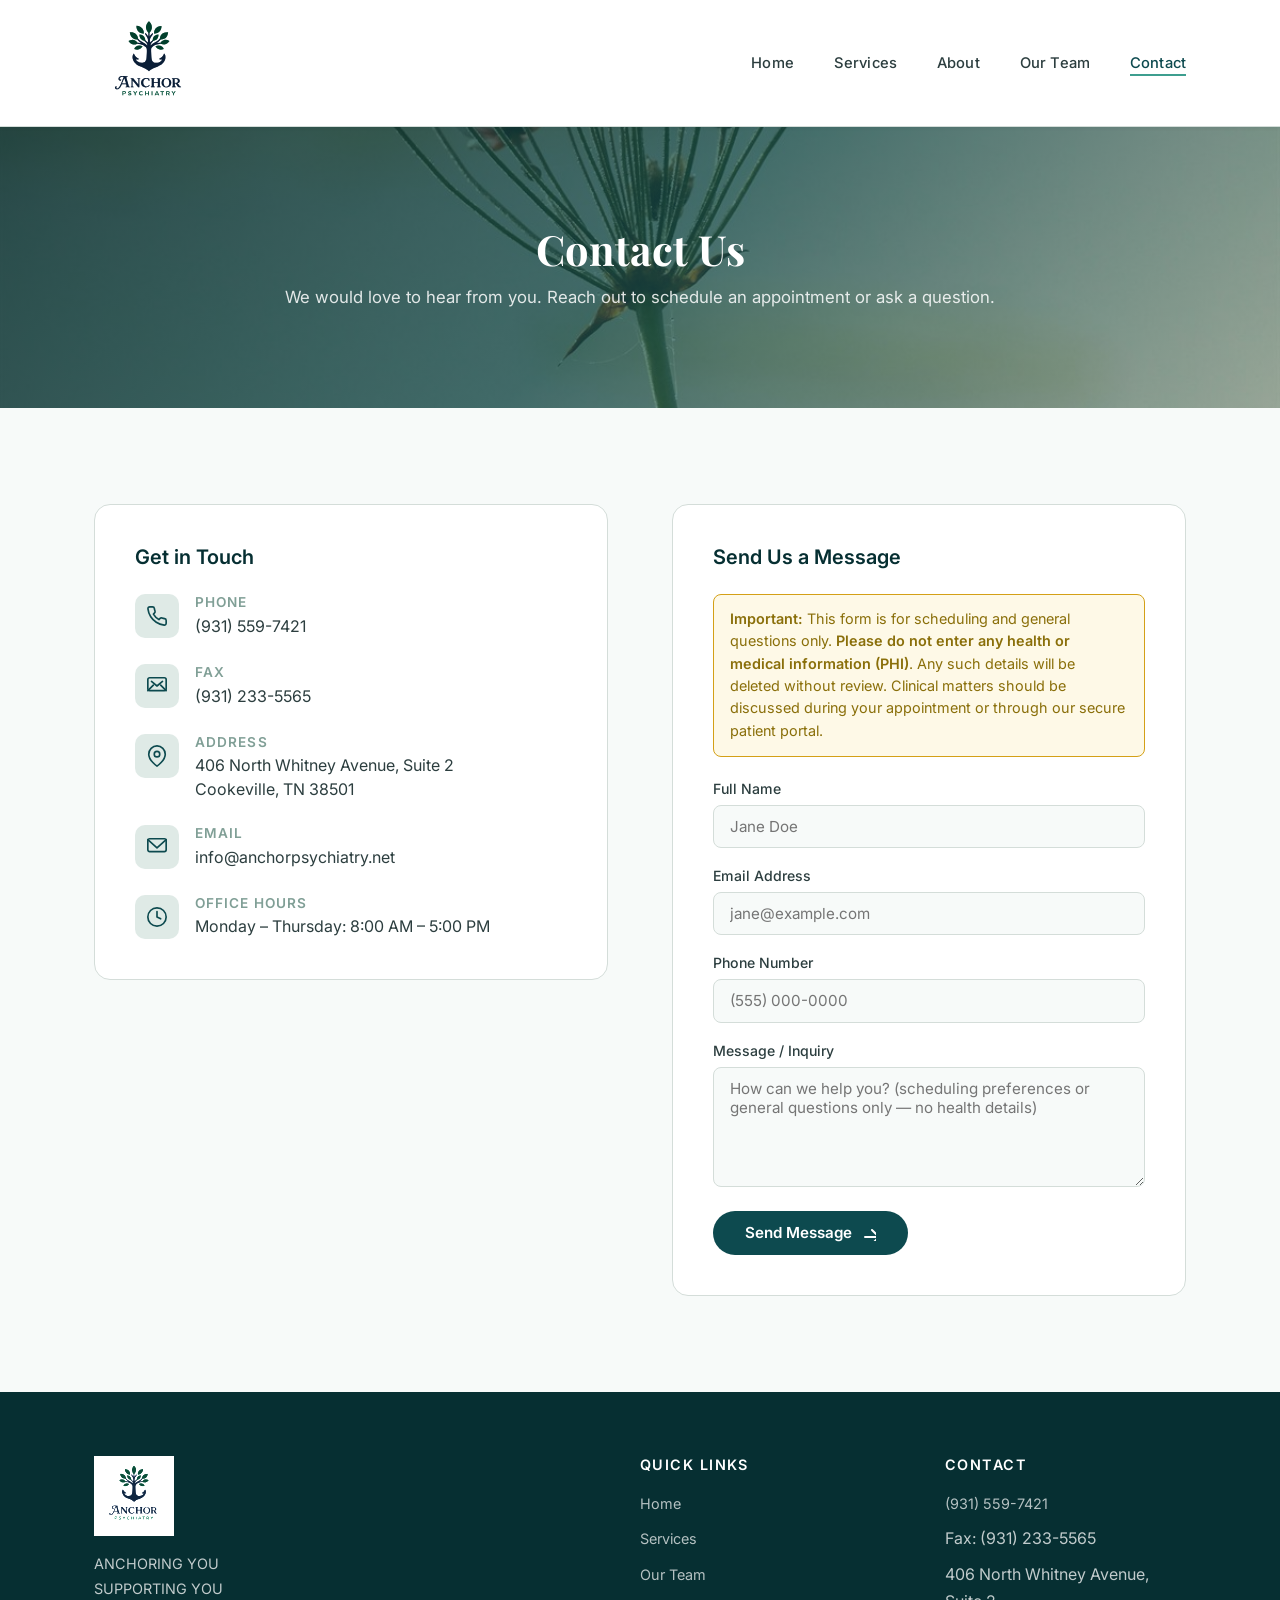
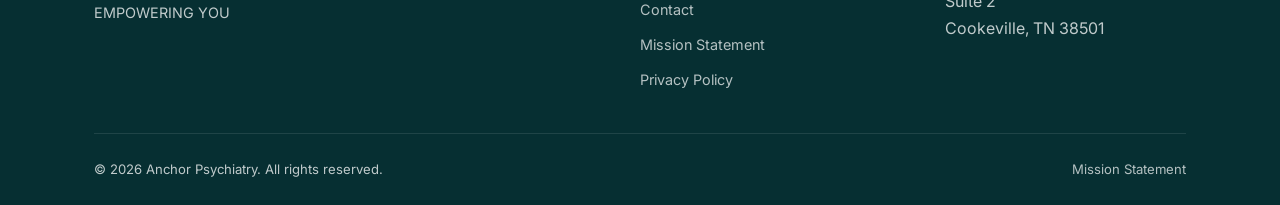
==== commit 7bb83ba2: "chore: update contact info, add Crystal Maxwell headshot Phone & Fax: - Update main phone number fro" ====
--- a/contact.html
+++ b/contact.html
@@ -20,7 +20,7 @@
   <meta property="og:site_name" content="Anchor Psychiatry">
   <meta property="og:title" content="Contact Us — Anchor Psychiatry">
   <meta property="og:description"
-    content="Schedule an appointment or ask a question. Call (931) 488-5909 or send us a message.">
+    content="Schedule an appointment or ask a question. Call (931) 559-7421 or send us a message.">
   <meta property="og:url" content="https://anchorpsychiatry.net/contact.html">
   <meta property="og:image" content="https://anchorpsychiatry.net/assets/icon-512.png">
 
@@ -28,7 +28,7 @@
   <meta name="twitter:card" content="summary">
   <meta name="twitter:title" content="Contact Anchor Psychiatry">
   <meta name="twitter:description"
-    content="Schedule an appointment or ask a question. Call (931) 488-5909 or send us a message.">
+    content="Schedule an appointment or ask a question. Call (931) 559-7421 or send us a message.">
 
   <!-- Fonts & Styles -->
   <link rel="preconnect" href="https://fonts.googleapis.com">
@@ -91,7 +91,23 @@
             </div>
             <div>
               <h4>Phone</h4>
-              <a href="tel:+19314885909">(931) 488-5909</a>
+              <a href="tel:+19315597421">(931) 559-7421</a>
+            </div>
+          </div>
+
+          <div class="contact-detail">
+            <div class="contact-detail-icon">
+              <svg width="22" height="22" viewBox="0 0 24 24" fill="none" stroke="currentColor" stroke-width="1.8"
+                stroke-linecap="round" stroke-linejoin="round">
+                <rect x="2" y="3" width="20" height="14" rx="2" />
+                <path d="M6 7l6 5 6-5" />
+                <line x1="2" y1="17" x2="8" y2="11" />
+                <line x1="16" y1="11" x2="22" y2="17" />
+              </svg>
+            </div>
+            <div>
+              <h4>Fax</h4>
+              <a href="tel:+19312335565">(931) 233-5565</a>
             </div>
           </div>
 
@@ -105,7 +121,7 @@
             </div>
             <div>
               <h4>Address</h4>
-              <p>406 N Whitney Ave<br>Cookeville, TN</p>
+              <p>406 North Whitney Avenue, Suite 2<br>Cookeville, TN 38501</p>
             </div>
           </div>
 
@@ -214,8 +230,9 @@
         <div>
           <h4>Contact</h4>
           <ul class="footer-links">
-            <li><a href="tel:+19314885909">(931) 488-5909</a></li>
-            <li>406 N Whitney Ave<br>Cookeville, TN</li>
+            <li><a href="tel:+19315597421">(931) 559-7421</a></li>
+            <li>Fax: (931) 233-5565</li>
+            <li>406 North Whitney Avenue, Suite 2<br>Cookeville, TN 38501</li>
           </ul>
         </div>
       </div>
